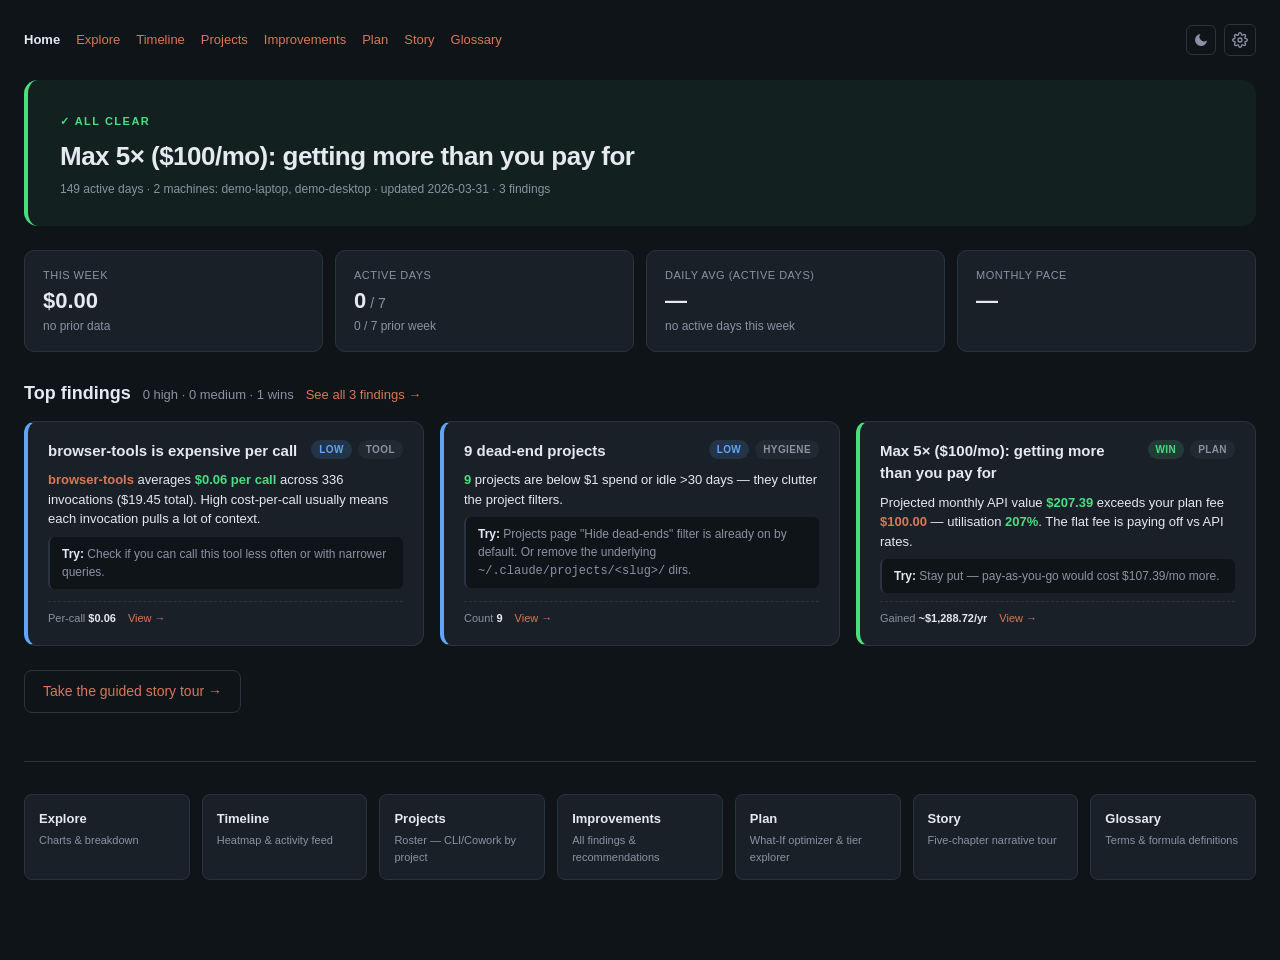
==== index.html @ 92857748 "Initial demo: claude-usage dashboard with synthetic data Six months of realistic generated data acro" ====
<!DOCTYPE html>
<html lang="en">
<head>
<meta charset="UTF-8" />
<title>Claude Usage</title>
<link rel="stylesheet" href="themes.css" />
<script src="util.js"></script>
<script src="theme.js"></script>
<script src="currency.js"></script>
<script src="tzmode.js"></script>
<script src="plan.js"></script>
<script src="settings.js"></script>
<style>
  * { box-sizing: border-box; margin: 0; padding: 0; }
  body {
    font-family: -apple-system, BlinkMacSystemFont, "Segoe UI", sans-serif;
    background: var(--bg); color: var(--text); line-height: 1.5;
  }
  .wrap { max-width: 1340px; margin: 0 auto; padding: 24px 24px 80px; }

  /* ─── Nav ───────────────────────────────────────────────── */
  .nav { margin-bottom: 24px; font-size: 13px; display: flex; align-items: center; gap: 16px; flex-wrap: wrap; }
  .nav a { color: var(--accent); text-decoration: none; }
  .nav a:hover { text-decoration: underline; }

  /* ─── Verdict hero ──────────────────────────────────────── */
  .verdict-hero {
    border-radius: 14px; padding: 28px 32px;
    border-left: 4px solid var(--border);
    margin-bottom: 24px;
    transition: border-color 0.3s, background 0.3s;
  }
  .verdict-badge {
    display: inline-block; font-size: 11px; font-weight: 700;
    text-transform: uppercase; letter-spacing: 1.5px;
    margin-bottom: 10px; color: var(--muted);
  }
  .verdict-headline {
    font-size: 26px; font-weight: 700; letter-spacing: -0.02em;
    line-height: 1.25; margin-bottom: 8px;
  }
  @media (max-width: 680px) { .verdict-headline { font-size: 20px; } }
  .verdict-meta { font-size: 12px; color: var(--muted); }

  /* ─── Delta band ─────────────────────────────────────────── */
  .delta-band {
    display: grid;
    grid-template-columns: repeat(auto-fit, minmax(200px, 1fr));
    gap: 12px; margin-bottom: 28px;
  }
  .delta-tile {
    background: var(--card); border: 1px solid var(--border); border-radius: 10px;
    padding: 16px 18px;
  }
  .delta-tile .dt-label {
    font-size: 11px; color: var(--muted);
    text-transform: uppercase; letter-spacing: 0.5px; margin-bottom: 6px;
  }
  .delta-tile .dt-value {
    font-size: 22px; font-weight: 700; line-height: 1;
  }
  .delta-tile .dt-sub {
    font-size: 12px; color: var(--muted); margin-top: 5px;
    display: flex; gap: 6px; align-items: center; flex-wrap: wrap;
  }
  .delta-up   { color: var(--red); font-weight: 600; }
  .delta-down { color: var(--green); font-weight: 600; }
  .delta-flat { color: var(--muted); }

  /* ─── Top findings section ──────────────────────────────── */
  .section-head {
    display: flex; align-items: baseline; gap: 12px;
    margin-bottom: 14px;
  }
  .section-head h2 { font-size: 18px; font-weight: 700; }
  .section-head a  { font-size: 13px; color: var(--accent); text-decoration: none; }
  .section-head a:hover { text-decoration: underline; }
  .section-head .rec-count { color: var(--muted); font-size: 13px; }

  /* ─── Recommendation cards (matches improvements.html) ──── */
  .cards-grid {
    display: grid;
    grid-template-columns: repeat(auto-fill, minmax(320px, 1fr));
    gap: 16px; margin-bottom: 24px;
  }
  .rec {
    background: var(--card); border: 1px solid var(--border); border-radius: 12px;
    padding: 18px 20px;
    display: flex; flex-direction: column; gap: 8px;
    border-left: 4px solid var(--border);
    transition: transform 0.15s;
  }
  .rec:hover { transform: translateY(-2px); }
  .rec.high   { border-left-color: var(--red); }
  .rec.medium { border-left-color: var(--amber); }
  .rec.low    { border-left-color: var(--blue); }
  .rec.win    { border-left-color: var(--green); }

  .rec-head {
    display: flex; justify-content: space-between; align-items: flex-start; gap: 12px;
  }
  .rec-title { font-size: 15px; font-weight: 600; flex: 1; }
  .rec-pills { display: inline-flex; gap: 6px; flex-shrink: 0; }
  .pill {
    display: inline-block; padding: 2px 8px; border-radius: 999px;
    font-size: 10px; font-weight: 600; text-transform: uppercase; letter-spacing: 0.4px;
  }
  .pill-high   { background: rgba(239,68,68,0.15);  color: var(--red); }
  .pill-medium { background: rgba(251,191,36,0.15); color: var(--amber); }
  .pill-low    { background: rgba(96,165,250,0.15); color: var(--blue); }
  .pill-win    { background: rgba(74,222,128,0.15); color: var(--green); }
  .pill-cat    { background: var(--card-hi); color: var(--muted); }

  .rec-context { font-size: 13px; color: var(--text); }
  .rec-context strong { color: var(--accent); }
  .rec-context em  { font-style: normal; color: var(--green); font-weight: 600; }
  .rec-context .neg { color: var(--red); font-weight: 600; }

  .rec-action {
    background: var(--bg-soft); border-radius: 6px;
    padding: 8px 12px; font-size: 12px; color: var(--muted);
    border-left: 2px solid var(--border);
  }
  .rec-action strong { color: var(--text); }
  .rec-impact {
    display: flex; gap: 12px; font-size: 11px; color: var(--muted);
    margin-top: auto; padding-top: 8px;
    border-top: 1px dashed var(--border);
    flex-wrap: wrap;
  }
  .rec-impact .met { color: var(--text); font-weight: 600; }
  .rec-impact a    { color: var(--accent); text-decoration: none; }

  /* ─── Action row below cards ─────────────────────────────── */
  .action-row {
    display: flex; gap: 12px; flex-wrap: wrap; align-items: center;
    margin-bottom: 48px;
  }
  .btn {
    display: inline-flex; align-items: center; gap: 6px;
    padding: 10px 18px; border-radius: 8px;
    text-decoration: none; font-size: 14px; font-weight: 500;
    transition: transform 0.15s, opacity 0.15s;
  }
  .btn:hover { transform: translateX(2px); opacity: 0.9; }
  .btn-primary { background: var(--accent); color: white; }
  .btn-secondary {
    background: transparent; color: var(--accent);
    border: 1px solid var(--border);
  }

  /* ─── Empty state ────────────────────────────────────────── */
  .empty-state {
    text-align: center; padding: 48px 24px; color: var(--muted);
    background: var(--card); border: 1px dashed var(--border); border-radius: 12px;
    margin-bottom: 24px;
  }
  .empty-state code {
    display: block; margin-top: 10px; font-size: 13px; color: var(--text);
    font-family: monospace; background: var(--bg-soft);
    padding: 4px 10px; border-radius: 4px; display: inline-block;
  }

  /* ─── Footer nav ─────────────────────────────────────────── */
  .footer-nav {
    margin-top: 40px; padding-top: 32px; border-top: 1px solid var(--border);
    display: grid; grid-template-columns: repeat(auto-fit, minmax(160px, 1fr));
    gap: 12px;
  }
  .footer-nav a {
    display: block; padding: 14px;
    background: var(--card); border: 1px solid var(--border); border-radius: 8px;
    color: var(--text); text-decoration: none; font-size: 13px;
  }
  .footer-nav a:hover { border-color: var(--accent); }
  .footer-nav a .name { font-weight: 600; }
  .footer-nav a .desc { color: var(--muted); font-size: 11px; margin-top: 4px; }
</style>
</head>
<body>
  <div class="wrap">

    <!-- Nav -->
    <div class="nav">
      <span style="color: var(--text); font-weight: 600;">Home</span>
      <a href="explore.html">Explore</a>
      <a href="timeline.html">Timeline</a>
      <a href="projects.html">Projects</a>
      <a href="improvements.html">Improvements</a>
      <a href="plan.html">Plan</a>
      <a href="tour.html">Story</a>
      <a href="glossary.html">Glossary</a>
      <span style="margin-left:auto; display:inline-flex; gap:8px; align-items:center;">
        <span id="themeToggle"></span>
        <span id="settings"></span>
      </span>
    </div>
    <script>
      ThemeToggle.mount("themeToggle");
      Settings.mount("settings");
    </script>

    <!-- Verdict hero -->
    <div class="verdict-hero" id="verdictHero">
      <div class="verdict-badge" id="verdictBadge">Loading…</div>
      <div class="verdict-headline" id="verdictHeadline">Analysing your usage data…</div>
      <div class="verdict-meta" id="verdictMeta"></div>
    </div>

    <!-- Week-over-week delta band -->
    <div class="delta-band" id="deltaBand"></div>

    <!-- Top findings -->
    <div class="section-head">
      <h2>Top findings</h2>
      <span class="rec-count" id="recCount"></span>
      <a href="improvements.html" id="allFindings">See all findings →</a>
    </div>
    <div class="cards-grid" id="cardsGrid"></div>

    <!-- Action row -->
    <div class="action-row">
      <a href="tour.html" class="btn btn-secondary">Take the guided story tour →</a>
    </div>

    <!-- Footer nav -->
    <div class="footer-nav">
      <a href="explore.html"><div class="name">Explore</div><div class="desc">Charts &amp; breakdown</div></a>
      <a href="timeline.html"><div class="name">Timeline</div><div class="desc">Heatmap &amp; activity feed</div></a>
      <a href="projects.html"><div class="name">Projects</div><div class="desc">Roster — CLI/Cowork by project</div></a>
      <a href="improvements.html"><div class="name">Improvements</div><div class="desc">All findings &amp; recommendations</div></a>
      <a href="plan.html"><div class="name">Plan</div><div class="desc">What-If optimizer &amp; tier explorer</div></a>
      <a href="tour.html"><div class="name">Story</div><div class="desc">Five-chapter narrative tour</div></a>
      <a href="glossary.html"><div class="name">Glossary</div><div class="desc">Terms &amp; formula definitions</div></a>
    </div>

  </div>

<script>
// ── Helpers ───────────────────────────────────────────────────────────────
const fmtMoney = v => Currency.format(v);
const fmtTok   = n => n >= 1e6 ? (n/1e6).toFixed(2)+"M" : n >= 1e3 ? (n/1e3).toFixed(1)+"K" : (n||0).toString();

// ── Shared state ──────────────────────────────────────────────────────────
let RAW     = null;   // INSIGHTS  (from insights_data.js)
let HISTORY = null;   // USAGE_DATA (from usage_data.js)
let RECS    = [];

// ── Data loading ──────────────────────────────────────────────────────────
function loadAll() {
  const s1 = document.createElement("script");
  s1.src = "insights_data.js";
  s1.onload = s1.onerror = () => {
    RAW = window.INSIGHTS || null;
    const s2 = document.createElement("script");
    s2.src = "usage_data.js";
    s2.onload = s2.onerror = () => {
      HISTORY = window.USAGE_DATA || null;
      // Also load manifest for machine count in meta line.
      const s3 = document.createElement("script");
      s3.src = "machines/manifest.js";
      s3.onload = s3.onerror = () => render();
      document.head.appendChild(s3);
    };
    document.head.appendChild(s2);
  };
  document.head.appendChild(s1);
}

// ── Week delta computation ─────────────────────────────────────────────────
function weekDeltas(daily) {
  // Reference = today (the page's local date).
  const todayMs = new Date();
  todayMs.setHours(23, 59, 59, 999);
  const oneWeekAgo  = new Date(todayMs); oneWeekAgo.setDate(todayMs.getDate() - 7);  oneWeekAgo.setHours(0,0,0,0);
  const twoWeeksAgo = new Date(todayMs); twoWeeksAgo.setDate(todayMs.getDate() - 14); twoWeeksAgo.setHours(0,0,0,0);

  function sumPeriod(start, end) {
    const days = (daily || []).filter(d => {
      const dt = new Date(d.date + "T00:00:00");
      return dt > start && dt <= end;
    });
    const cost = days.reduce((s, d) => s + (d.totalCost || 0), 0);
    return { cost, activeDays: days.length };
  }

  return {
    thisWeek: sumPeriod(oneWeekAgo, todayMs),
    lastWeek: sumPeriod(twoWeeksAgo, oneWeekAgo),
  };
}

// ── Recommendation builders (mirrors improvements.html) ─────────────────

function buildCacheHitRecs() {
  const candidates = (RAW.byProject || [])
    .filter(p => p.turns >= 10 && p.cost > 1 && p.cacheHitRatio < 0.7)
    .sort((a, b) => a.cacheHitRatio - b.cacheHitRatio);
  for (const p of candidates.slice(0, 5)) {
    const potentialSaving = p.cost * (1 - p.cacheHitRatio) * 0.4;
    RECS.push({
      severity: p.cacheHitRatio < 0.5 ? "high" : "medium",
      category: "cache",
      title: `Low cache hit on ${p.name}`,
      context: `<strong>${U.esc(p.name)}</strong> ran <em>${p.turns}</em> turns at <span class="neg">${(p.cacheHitRatio*100).toFixed(0)}% cache hit</span> — most context is being re-read fresh each turn instead of pulled from cache.`,
      action: `Check whether the session restarts frequently or large files are re-read. Adding a CLAUDE.md to keep context stable typically lifts hit ratio above 90%.`,
      impact: { saved: potentialSaving, ref: "insights.html#projects" },
      impactSort: potentialSaving,
    });
  }
}

function buildExpensiveProjects() {
  const totalCost = RAW.totals?.cost || 0;
  const top = (RAW.byProject || [])[0];
  if (!top || totalCost <= 0) return;
  const share = top.cost / totalCost;
  if (share < 0.4) return;
  RECS.push({
    severity: share > 0.6 ? "high" : "medium",
    category: "cost",
    title: `${top.name} dominates spend`,
    context: `<strong>${U.esc(top.name)}</strong> accounts for <em>${(share*100).toFixed(0)}%</em> of your API-equivalent cost (${fmtMoney(top.cost)} of ${fmtMoney(totalCost)}). A small efficiency win there beats every other change.`,
    action: `Run a cache-hit audit on this project (Insights → Per-Project Detail). If the hit ratio is below 90% and it's your daily driver, focus there first.`,
    impact: { share, ref: "insights.html#projects" },
    impactSort: top.cost,
  });
}

function buildIdleSessions() {
  const idle = (RAW.conversations || []).filter(c =>
    (c.turns || 0) > 0 && (c.turns || 0) < 20 && (c.durationMinutes || 0) > 60 * 24
  ).sort((a, b) => (b.durationMinutes || 0) - (a.durationMinutes || 0));
  if (!idle.length) return;
  const top = idle[0];
  const days = (top.durationMinutes / (60 * 24)).toFixed(1);
  RECS.push({
    severity: "low",
    category: "session",
    title: `Sessions left open for days`,
    context: `Longest near-idle session: <strong>${U.esc(top.name || top.sessionId.slice(0,8))}</strong> — <em>${days} days</em> open, only <em>${top.turns}</em> turns. ${idle.length > 1 ? `${idle.length - 1} more follow the same pattern.` : ""}`,
    action: `Use <code>/clear</code> or close terminals between sessions — fresh sessions often get better cache hit ratios than stale contexts.`,
    impact: { count: idle.length, ref: "insights.html#conversations" },
    impactSort: idle.length,
  });
}

function buildMcpHotspots() {
  const servers = (RAW.byMCPServer || []).filter(m => m.invocations >= 10);
  if (!servers.length) return;
  const ranked = servers.map(m => ({ ...m, cpc: m.approxCost / m.invocations })).sort((a, b) => b.cpc - a.cpc);
  const top = ranked[0];
  if (top.cpc < 0.05) return;
  RECS.push({
    severity: top.cpc > 0.5 ? "medium" : "low",
    category: "tool",
    title: `${top.server} is expensive per call`,
    context: `<strong>${U.esc(top.server)}</strong> averages <em>${fmtMoney(top.cpc)} per call</em> across ${top.invocations.toLocaleString()} invocations (${fmtMoney(top.approxCost)} total). High cost-per-call usually means each invocation pulls a lot of context.`,
    action: `Check if you can call this tool less often or with narrower queries.`,
    impact: { cpc: top.cpc, total: top.approxCost, ref: "insights.html#mcp-subagents" },
    impactSort: top.approxCost,
  });
}

function buildModelMix() {
  const models = RAW.byModel || [];
  const opusCost   = models.filter(m => (m.model||"").includes("opus")).reduce((s, m) => s + (m.cost||0), 0);
  const sonnetCost = models.filter(m => (m.model||"").includes("sonnet")).reduce((s, m) => s + (m.cost||0), 0);
  const haikuCost  = models.filter(m => (m.model||"").includes("haiku")).reduce((s, m) => s + (m.cost||0), 0);
  const total = opusCost + sonnetCost + haikuCost;
  if (total <= 0) return;
  const opusPct = opusCost / total;
  if (opusPct > 0.85) {
    RECS.push({
      severity: "medium",
      category: "cost",
      title: `Heavy Opus usage (${(opusPct*100).toFixed(0)}%)`,
      context: `Opus accounts for <em>${(opusPct*100).toFixed(0)}%</em> of spend (${fmtMoney(opusCost)}). Opus is right for hard reasoning, but Sonnet handles most code edits at <em>roughly 1/8 the price</em>.`,
      action: `For routine edits and tool-heavy work, Sonnet is usually fine. Reserve Opus for architecture decisions and hard debugging.`,
      impact: { saved: opusCost * 0.3, ref: "insights.html#roi" },
      impactSort: opusCost,
    });
  }
}

function buildContextBloat() {
  const convs = (RAW.conversations || []).filter(c => (c.turns||0) >= 10);
  if (!convs.length) return;
  const ranked = convs
    .map(c => ({ ...c, avgCtx: c.avgContextPerTurn || ((c.input||0)+(c.cacheRead||0)) / Math.max(1, c.turns) }))
    .sort((a, b) => b.avgCtx - a.avgCtx);
  const top = ranked[0];
  if (top.avgCtx < 100_000) return;
  RECS.push({
    severity: top.avgCtx > 300_000 ? "high" : "medium",
    category: "session",
    title: `Context bloat on ${top.name || "a session"}`,
    context: `Session <strong>${U.esc(top.name || top.sessionId.slice(0,8))}</strong> averages <span class="neg">${fmtTok(top.avgCtx)} tokens per turn</span> across ${top.turns.toLocaleString()} turns. That drives up per-turn cost even with caching.`,
    action: `Compress: extract a CLAUDE.md with stable facts, drop irrelevant history, or split into a fresh session with a brief.`,
    impact: { avgCtx: top.avgCtx, ref: "insights.html#conversations" },
    impactSort: top.avgCtx,
  });
}

function buildPlanFit() {
  const plan = Plan.current();
  const totals = HISTORY?.totals || {};
  const daily  = HISTORY?.daily  || [];
  if (plan.kind !== "subscription" || !plan.monthly || !daily.length) return;
  const span = (new Date(daily[daily.length-1].date) - new Date(daily[0].date)) / 86400000 + 1;
  const monthly = ((totals.totalCost||0) / span) * 30.44;
  const utilisation = monthly / plan.monthly;
  if (utilisation < 0.5) {
    RECS.push({
      severity: "low",
      category: "plan",
      title: `${plan.name}: under-utilised`,
      context: `Projecting <em>${fmtMoney(monthly)}/mo</em> API value on a <strong>${U.esc(plan.name)}</strong> plan (${fmtMoney(plan.monthly)}/mo) — <em>${(utilisation*100).toFixed(0)}%</em> utilisation. Roughly half your fee buys headroom you may not need.`,
      action: `If usage is steady, a smaller plan saves money. Run the Plan Optimizer to see breakeven points.`,
      impact: { saved: (plan.monthly - monthly) * 12, ref: "whatif.html" },
      impactSort: (plan.monthly - monthly) * 12,
    });
  } else if (utilisation > 1.0) {
    RECS.push({
      severity: "win",
      category: "plan",
      title: `${plan.name}: getting more than you pay for`,
      context: `Projected monthly API value <em>${fmtMoney(monthly)}</em> exceeds your plan fee <strong>${fmtMoney(plan.monthly)}</strong> — utilisation <em>${(utilisation*100).toFixed(0)}%</em>. The flat fee is paying off vs API rates.`,
      action: `Stay put — pay-as-you-go would cost ${fmtMoney(monthly - plan.monthly)}/mo more.`,
      impact: { gained: (monthly - plan.monthly) * 12, ref: "whatif.html" },
      impactSort: (monthly - plan.monthly) * 12,
    });
  }
}

function buildHygieneRecs() {
  const wtRe = /^(.*?) \(wt: ([^)]+)\)$/;
  const wtCounts = new Map();
  for (const p of (RAW.byProject || [])) {
    const m = wtRe.exec(p.name);
    if (m) wtCounts.set(m[1], (wtCounts.get(m[1]) || 0) + 1);
  }
  const heaviest = [...wtCounts.entries()].sort((a, b) => b[1] - a[1])[0];
  if (heaviest && heaviest[1] >= 3) {
    RECS.push({
      severity: "low",
      category: "hygiene",
      title: `${heaviest[1]} worktrees on ${heaviest[0]}`,
      context: `Claude Code created <em>${heaviest[1]}</em> worktree directories under <strong>${U.esc(heaviest[0])}</strong>. Stale ones clutter <code>.claude/worktrees/</code> and inflate the project list.`,
      action: `<code>git worktree prune</code> in the parent repo, or delete <code>.claude/worktrees/</code> entries you no longer need.`,
      impact: { count: heaviest[1], ref: "projects.html" },
      impactSort: heaviest[1],
    });
  }

  const ref = (RAW.generatedAt || "").slice(0, 10);
  if (ref) {
    const cutoff = new Date(ref);
    cutoff.setUTCDate(cutoff.getUTCDate() - 30);
    const cutoffISO = cutoff.toISOString().slice(0, 10);
    const dead = (RAW.byProject || []).filter(p =>
      (p.cost||0) < 1 || ((p.lastActivity||"").slice(0,10) < cutoffISO));
    if (dead.length >= 5) {
      RECS.push({
        severity: "low",
        category: "hygiene",
        title: `${dead.length} dead-end projects`,
        context: `<em>${dead.length}</em> projects are below $1 spend or idle &gt;30 days — they clutter the project filters.`,
        action: `Projects page "Hide dead-ends" filter is already on by default. Or remove the underlying <code>~/.claude/projects/&lt;slug&gt;/</code> dirs.`,
        impact: { count: dead.length, ref: "projects.html" },
        impactSort: dead.length,
      });
    }
  }
}

function buildWins() {
  const total = RAW.totals || {};
  const overallHit = (total.cacheRead||0) / Math.max(1, (total.cacheRead||0) + (total.cacheCreate||0));
  if (overallHit > 0.92) {
    RECS.push({
      severity: "win",
      category: "cache",
      title: `${(overallHit*100).toFixed(1)}% overall cache hit`,
      context: `Across <em>${(total.turns||0).toLocaleString()}</em> turns and <em>${fmtTok(total.cacheRead)}</em> cache reads, overall hit ratio is <strong>${(overallHit*100).toFixed(1)}%</strong>. Without caching the same workload would cost roughly <em>${fmtMoney((total.cost||0) * 8)}</em>.`,
      action: `Keep doing what you're doing. The <a href="insights.html#roi">Cache ROI table</a> shows exact savings per model.`,
      impact: { hit: overallHit, ref: "insights.html#roi" },
      impactSort: overallHit * 1000,
    });
  }
}

// ── Build & sort all recs ────────────────────────────────────────────────
function buildRecs() {
  RECS = [];
  if (!RAW) return;
  buildCacheHitRecs();
  buildExpensiveProjects();
  buildIdleSessions();
  buildMcpHotspots();
  buildModelMix();
  buildContextBloat();
  buildPlanFit();
  buildHygieneRecs();
  buildWins();

  const sevOrder = { high: 0, medium: 1, low: 2, win: 3 };
  RECS.sort((a, b) => {
    const s = (sevOrder[a.severity] ?? 4) - (sevOrder[b.severity] ?? 4);
    return s !== 0 ? s : (b.impactSort || 0) - (a.impactSort || 0);
  });
}

// ── Render verdict hero ──────────────────────────────────────────────────
function renderVerdictHero() {
  const hero   = document.getElementById("verdictHero");
  const badge  = document.getElementById("verdictBadge");
  const hdl    = document.getElementById("verdictHeadline");
  const meta   = document.getElementById("verdictMeta");

  if (!RAW && !HISTORY) {
    hero.style.background = "rgba(96,165,250,0.06)";
    hero.style.borderLeftColor = "var(--blue)";
    badge.textContent = "No data";
    hdl.textContent = "Run update_usage.sh to populate your dashboard";
    meta.textContent = "Once you have data, this page will answer: should I change anything?";
    return;
  }

  const high   = RECS.filter(r => r.severity === "high");
  const med    = RECS.filter(r => r.severity === "medium");
  const wins   = RECS.filter(r => r.severity === "win");

  let bgColor, borderColor, badgeText, headline;

  if (high.length > 0) {
    bgColor     = "rgba(239,68,68,0.06)";
    borderColor = "var(--red)";
    badgeText   = "⚠ Action needed";
    headline    = high.length === 1
      ? `${high[0].title} — needs your attention`
      : `${high.length} high-priority findings need attention`;
  } else if (med.length > 0) {
    bgColor     = "rgba(251,191,36,0.06)";
    borderColor = "var(--amber)";
    badgeText   = "↗ On track";
    headline    = `Looking good — ${med[0].title}`;
  } else if (wins.length > 0) {
    bgColor     = "rgba(74,222,128,0.06)";
    borderColor = "var(--green)";
    badgeText   = "✓ All clear";
    headline    = wins[0].title;
  } else {
    bgColor     = "rgba(74,222,128,0.06)";
    borderColor = "var(--green)";
    badgeText   = "✓ All clear";
    headline    = "Nothing critical to address. Keep going.";
  }

  hero.style.background    = bgColor;
  hero.style.borderLeftColor = borderColor;
  badge.style.color        = borderColor;
  badge.textContent        = badgeText;
  hdl.textContent          = headline;

  // Meta line
  const u = HISTORY;
  const m = window.MACHINES_MANIFEST;
  const parts = [];
  if (u) {
    const hist = u.daily || [];
    parts.push(`${hist.length} active days`);
    if (m && m.machineCount > 1) parts.push(`${m.machineCount} machines: ${m.machines.map(x => x.machine).join(", ")}`);
    if (u.lastUpdated) parts.push(`updated ${u.lastUpdated}`);
  }
  if (RECS.length) parts.push(`${RECS.length} findings`);
  meta.textContent = parts.join(" · ");
}

// ── Render delta band ────────────────────────────────────────────────────
function renderDeltaBand() {
  const band = document.getElementById("deltaBand");
  const u = HISTORY;
  if (!u || !u.daily || !u.daily.length) {
    band.innerHTML = "";
    return;
  }

  const hist   = u.daily || [];
  const deltas = weekDeltas(hist);
  const tw = deltas.thisWeek;
  const lw = deltas.lastWeek;

  function deltaCost(curr, prev) {
    if (!prev || prev === 0) return '<span class="delta-flat">no prior data</span>';
    const diff = curr - prev;
    const pct  = (diff / prev * 100).toFixed(0);
    const cls  = diff > 0 ? "delta-up" : "delta-down";
    const sign = diff > 0 ? "↑" : "↓";
    return `<span class="${cls}">${sign}${Math.abs(pct)}% vs prior week</span>`;
  }

  // Monthly pace from recent 30 days
  const today   = new Date(); today.setHours(23,59,59,999);
  const d30ago  = new Date(today); d30ago.setDate(today.getDate() - 30); d30ago.setHours(0,0,0,0);
  const recent30 = hist.filter(d => new Date(d.date+"T00:00:00") >= d30ago);
  const recent30cost = recent30.reduce((s,d) => s+(d.totalCost||0), 0);
  const pace = recent30.length > 0 ? (recent30cost / recent30.length) * 30.44 : null;

  const PLAN = Plan.current();
  const isFlat = PLAN.kind === "subscription" && PLAN.monthly;
  const paceContext = isFlat && pace
    ? `${(pace / PLAN.monthly * 100).toFixed(0)}% of ${PLAN.name.replace(/\s*\([^)]*\)\s*$/, "")} plan`
    : (pace ? `based on last ${recent30.length} active days` : "");

  const thisDailyAvg = tw.activeDays > 0 ? tw.cost / tw.activeDays : 0;
  const lastDailyAvg = lw.activeDays > 0 ? lw.cost / lw.activeDays : 0;
  const avgDelta = lastDailyAvg > 0
    ? `<span class="${thisDailyAvg > lastDailyAvg ? 'delta-up' : 'delta-down'}">${thisDailyAvg > lastDailyAvg ? '↑' : '↓'}${Math.abs((thisDailyAvg - lastDailyAvg) / lastDailyAvg * 100).toFixed(0)}% vs prior week</span>`
    : '<span class="delta-flat">no prior data</span>';

  band.innerHTML = `
    <div class="delta-tile">
      <div class="dt-label">This week</div>
      <div class="dt-value">${fmtMoney(tw.cost)}</div>
      <div class="dt-sub">${deltaCost(tw.cost, lw.cost)}</div>
    </div>
    <div class="delta-tile">
      <div class="dt-label">Active days</div>
      <div class="dt-value">${tw.activeDays}<span style="font-size:14px;font-weight:400;color:var(--muted);"> / 7</span></div>
      <div class="dt-sub"><span class="delta-flat">${lw.activeDays} / 7 prior week</span></div>
    </div>
    <div class="delta-tile">
      <div class="dt-label">Daily avg (active days)</div>
      <div class="dt-value">${tw.activeDays > 0 ? fmtMoney(thisDailyAvg) : "—"}</div>
      <div class="dt-sub">${tw.activeDays > 0 ? avgDelta : '<span class="delta-flat">no active days this week</span>'}</div>
    </div>
    <div class="delta-tile">
      <div class="dt-label">Monthly pace</div>
      <div class="dt-value">${pace != null ? fmtMoney(pace) : "—"}</div>
      <div class="dt-sub"><span class="delta-flat">${paceContext}</span></div>
    </div>
  `;
}

// ── Render top-3 cards ───────────────────────────────────────────────────
function renderImpact(r) {
  const i = r.impact || {};
  const parts = [];
  if (i.saved  > 0)    parts.push(`<span>Save <span class="met">~${fmtMoney(i.saved)}/yr</span></span>`);
  if (i.gained > 0)    parts.push(`<span>Gained <span class="met">~${fmtMoney(i.gained)}/yr</span></span>`);
  if (i.share != null) parts.push(`<span>Share <span class="met">${(i.share*100).toFixed(0)}%</span></span>`);
  if (i.cpc   != null) parts.push(`<span>Per-call <span class="met">${fmtMoney(i.cpc)}</span></span>`);
  if (i.avgCtx!= null) parts.push(`<span>Avg ctx <span class="met">${fmtTok(i.avgCtx)}</span></span>`);
  if (i.count != null) parts.push(`<span>Count <span class="met">${i.count}</span></span>`);
  if (i.hit   != null) parts.push(`<span>Hit ratio <span class="met">${(i.hit*100).toFixed(1)}%</span></span>`);
  if (i.ref)           parts.push(`<a href="${U.escAttr(i.ref)}">View →</a>`);
  return parts.length ? `<div class="rec-impact">${parts.join("")}</div>` : "";
}

function renderTopCards() {
  const grid  = document.getElementById("cardsGrid");
  const count = document.getElementById("recCount");
  const link  = document.getElementById("allFindings");

  if (!RAW) {
    grid.innerHTML = `<div class="empty-state">
      No data yet — run <code>update_usage.sh</code> (or <code>update_usage.ps1</code>) to populate.<br>
      <a href="tour.html" style="color: var(--accent); font-size: 13px; margin-top: 8px; display: inline-block;">Take the guided story tour →</a>
    </div>`;
    count.textContent = "";
    link.textContent = "See all findings →";
    return;
  }

  const top3 = RECS.slice(0, 3);
  const hiCount = RECS.filter(r => r.severity === "high").length;
  const medCount = RECS.filter(r => r.severity === "medium").length;
  const winCount = RECS.filter(r => r.severity === "win").length;

  count.textContent = `${hiCount} high · ${medCount} medium · ${winCount} wins`;
  link.textContent  = `See all ${RECS.length} findings →`;

  if (!top3.length) {
    grid.innerHTML = `<div class="empty-state">No recommendations generated — all metrics look healthy.</div>`;
    return;
  }

  grid.innerHTML = top3.map(r => {
    const sev      = r.severity;
    const sevLabel = sev === "win" ? "Win" : sev[0].toUpperCase() + sev.slice(1);
    return `
      <div class="rec ${U.escAttr(sev)}">
        <div class="rec-head">
          <div class="rec-title">${U.esc(r.title)}</div>
          <div class="rec-pills">
            <span class="pill pill-${U.escAttr(sev)}">${U.esc(sevLabel)}</span>
            <span class="pill pill-cat">${U.esc(r.category)}</span>
          </div>
        </div>
        <div class="rec-context">${r.context}</div>
        <div class="rec-action"><strong>Try:</strong> ${r.action}</div>
        ${renderImpact(r)}
      </div>
    `;
  }).join("");
}

// ── Master render ────────────────────────────────────────────────────────
function render() {
  buildRecs();
  renderVerdictHero();
  renderDeltaBand();
  renderTopCards();
}

// Re-render on settings changes
Settings.onChange(render);

// Start loading data
loadAll();
</script>
</body>
</html>
---- themes.css ----
/* Three theme palettes, switched by `data-theme` on <html> or <body>.
 * `data-theme="dark"`     — original Anthropic-ish dark (default)
 * `data-theme="blupulse"` — jonathan-pap.github.io look: deep navy + blue/purple
 * `data-theme="light"`    — light counterpart of dark
 */

:root,
:root[data-theme="dark"] {
  --bg:        #0f1419;
  --bg-soft:   #0f1419;
  --card:      #1a2028;
  --card-hi:   rgba(255,255,255,0.04);
  --border:    #2a3441;
  --text:      #e6e9ef;
  --muted:     #8a93a3;
  --accent:    #d97757;
  --accent-2:  #d97757;
  --green:     #4ade80;
  --blue:      #60a5fa;
  --purple:    #a78bfa;
  --amber:     #fbbf24;
  --pink:      #f472b6;
  --red:       #ef4444;
  --shadow:    0 4px 12px rgba(0,0,0,0.25);
  --grid-line: #2a3441;
  --bg-overlay: rgba(26,32,40,0.92);
  --pill-cli-bg:    rgba(96,165,250,0.18);
  --pill-cli-fg:    #60a5fa;
  --pill-cowork-bg: rgba(244,114,182,0.18);
  --pill-cowork-fg: #f472b6;
}

:root[data-theme="blupulse"] {
  --bg:        #070A1A;
  --bg-soft:   #0B1030;
  --card:      rgba(255,255,255,0.04);
  --card-hi:   rgba(255,255,255,0.06);
  --border:    rgba(255,255,255,0.12);
  --text:      rgba(255,255,255,0.92);
  --muted:     rgba(255,255,255,0.60);
  --accent:    #8B5CF6;       /* purple accent like the wordmark */
  --accent-2:  #3B82F6;       /* blue secondary */
  --green:     #34d399;
  --blue:      #3B82F6;
  --purple:    #8B5CF6;
  --amber:     #fbbf24;
  --pink:      #f472b6;
  --red:       #ef4444;
  --shadow:    0 12px 34px rgba(0,0,0,0.35);
  --grid-line: rgba(255,255,255,0.08);
  --bg-overlay: rgba(11,16,48,0.85);
  --pill-cli-bg:    rgba(59,130,246,0.18);
  --pill-cli-fg:    #93c5fd;
  --pill-cowork-bg: rgba(139,92,246,0.18);
  --pill-cowork-fg: #c4b5fd;
}

:root[data-theme="blupulse"] body {
  background:
    radial-gradient(1200px 700px at 12% -10%, rgba(59,130,246,0.22), transparent 60%),
    radial-gradient(1000px 600px at 92% -10%, rgba(139,92,246,0.20), transparent 60%),
    radial-gradient(1200px 700px at 50% 110%, rgba(59,130,246,0.10), transparent 60%),
    var(--bg);
  background-attachment: fixed;
}
:root[data-theme="blupulse"] body { color: var(--text); }
:root[data-theme="blupulse"] .card,
:root[data-theme="blupulse"] .df-bar {
  background: var(--card);
  backdrop-filter: blur(8px);
  -webkit-backdrop-filter: blur(8px);
}
:root[data-theme="blupulse"] h1 {
  background: linear-gradient(135deg, #3B82F6, #8B5CF6);
  -webkit-background-clip: text;
  background-clip: text;
  color: transparent;
}

:root[data-theme="light"] {
  --bg:        #f6f7fa;
  --bg-soft:   #ffffff;
  --card:      #ffffff;
  --card-hi:   #f1f3f7;
  --border:    #d8dde6;
  --text:      #1a1f2b;
  --muted:     #5c6573;
  --accent:    #b35a3a;
  --accent-2:  #b35a3a;
  --green:     #16a34a;
  --blue:      #2563eb;
  --purple:    #7c3aed;
  --amber:     #b45309;
  --pink:      #be185d;
  --red:       #dc2626;
  --shadow:    0 2px 6px rgba(15,20,25,0.08);
  --grid-line: #e2e6ee;
  --bg-overlay: rgba(255,255,255,0.92);
  --pill-cli-bg:    rgba(37,99,235,0.12);
  --pill-cli-fg:    #2563eb;
  --pill-cowork-bg: rgba(190,24,93,0.12);
  --pill-cowork-fg: #be185d;
}

/* Shared bits that benefit from theme tokens */
.theme-toggle, .currency-toggle, .settings-btn {
  background: transparent;
  color: var(--muted);
  border: 1px solid var(--border);
  border-radius: 6px;
  padding: 4px 10px;
  font-family: inherit; font-size: 12px;
  cursor: pointer;
  transition: color 0.15s, border-color 0.15s, background 0.15s;
}
.theme-toggle:hover, .currency-toggle:hover, .settings-btn:hover {
  color: var(--text); border-color: var(--accent);
}
.currency-rate-input {
  background: var(--bg-soft);
  color: var(--text);
  border: 1px solid var(--border);
  border-radius: 6px;
  padding: 4px 8px;
  width: 90px;
  font-family: inherit; font-size: 12px;
}

/* Three-icon theme picker (used inside settings modal) */
.theme-picker { display: inline-flex; gap: 6px; }
.theme-pill {
  background: var(--bg-soft);
  color: var(--muted);
  border: 1px solid var(--border);
  border-radius: 999px;
  width: 36px; height: 36px;
  display: inline-flex; align-items: center; justify-content: center;
  cursor: pointer;
  transition: color 0.15s, border-color 0.15s, background 0.15s, transform 0.1s;
}
.theme-pill:hover { color: var(--text); border-color: var(--accent); transform: translateY(-1px); }
.theme-pill.active {
  color: var(--accent);
  border-color: var(--accent);
  background: rgba(217, 119, 87, 0.08);
}
:root[data-theme="blupulse"] .theme-pill.active { background: rgba(139, 92, 246, 0.12); }
:root[data-theme="light"]    .theme-pill.active { background: rgba(179, 90, 58, 0.10); }

/* Settings modal */
.settings-btn {
  width: 32px; height: 32px; padding: 0;
  display: inline-flex; align-items: center; justify-content: center;
}
.settings-overlay {
  position: fixed; inset: 0;
  background: rgba(0, 0, 0, 0.7);
  backdrop-filter: blur(6px); -webkit-backdrop-filter: blur(6px);
  z-index: 100;
  display: none;
  align-items: center; justify-content: center;
  padding: 16px;
}
.settings-overlay.open { display: flex; }
.settings-panel {
  /* Solid surface — translucent --card lets too much background through */
  background: var(--bg-soft);
  border: 1px solid var(--border);
  border-radius: 14px;
  padding: 24px;
  min-width: 320px; max-width: 480px; width: 100%;
  box-shadow: var(--shadow);
  color: var(--text);
}
:root[data-theme="blupulse"] .settings-panel {
  /* BluPulse needs an explicit opaque navy or text bleeds through */
  background: #0e1430;
}
:root[data-theme="dark"] .settings-panel {
  background: #1a2028;
}
:root[data-theme="light"] .settings-panel {
  background: #ffffff;
}
.settings-panel header {
  display: flex; align-items: center; justify-content: space-between;
  margin-bottom: 16px;
}
.settings-panel header h3 { font-size: 16px; margin: 0; }
.settings-panel .close {
  background: transparent; border: none; color: var(--muted);
  cursor: pointer; font-size: 20px; line-height: 1; padding: 4px;
}
.settings-panel .close:hover { color: var(--text); }
.settings-row { margin-bottom: 18px; }
.settings-row:last-child { margin-bottom: 0; }
.settings-row .label {
  font-size: 11px; color: var(--muted);
  text-transform: uppercase; letter-spacing: 0.5px;
  margin-bottom: 8px;
}
.settings-row .row-controls {
  display: flex; align-items: center; gap: 10px; flex-wrap: wrap;
}
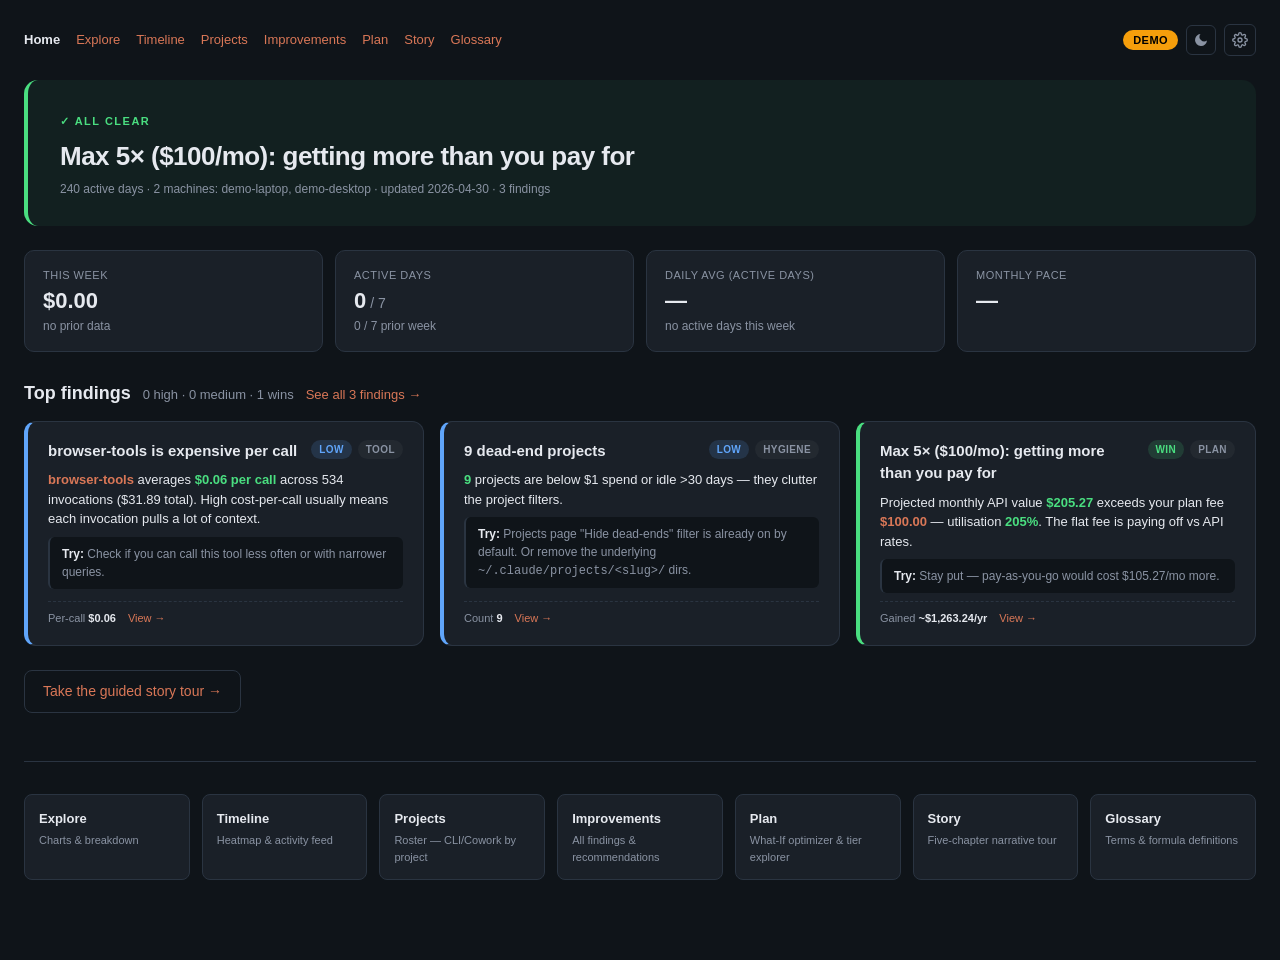
==== commit 7f216598: "Sync HTML/JS from main, extend demo to 10 months, add DEMO pill - Copied all updated HTML and shared" ====
--- a/index.html
+++ b/index.html
@@ -191,6 +191,7 @@
       <a href="tour.html">Story</a>
       <a href="glossary.html">Glossary</a>
       <span style="margin-left:auto; display:inline-flex; gap:8px; align-items:center;">
+        <span style="background:#f59e0b;color:#000;border-radius:100px;padding:2px 10px;font-size:11px;font-weight:700;letter-spacing:.04em;flex-shrink:0;">DEMO</span>
         <span id="themeToggle"></span>
         <span id="settings"></span>
       </span>
